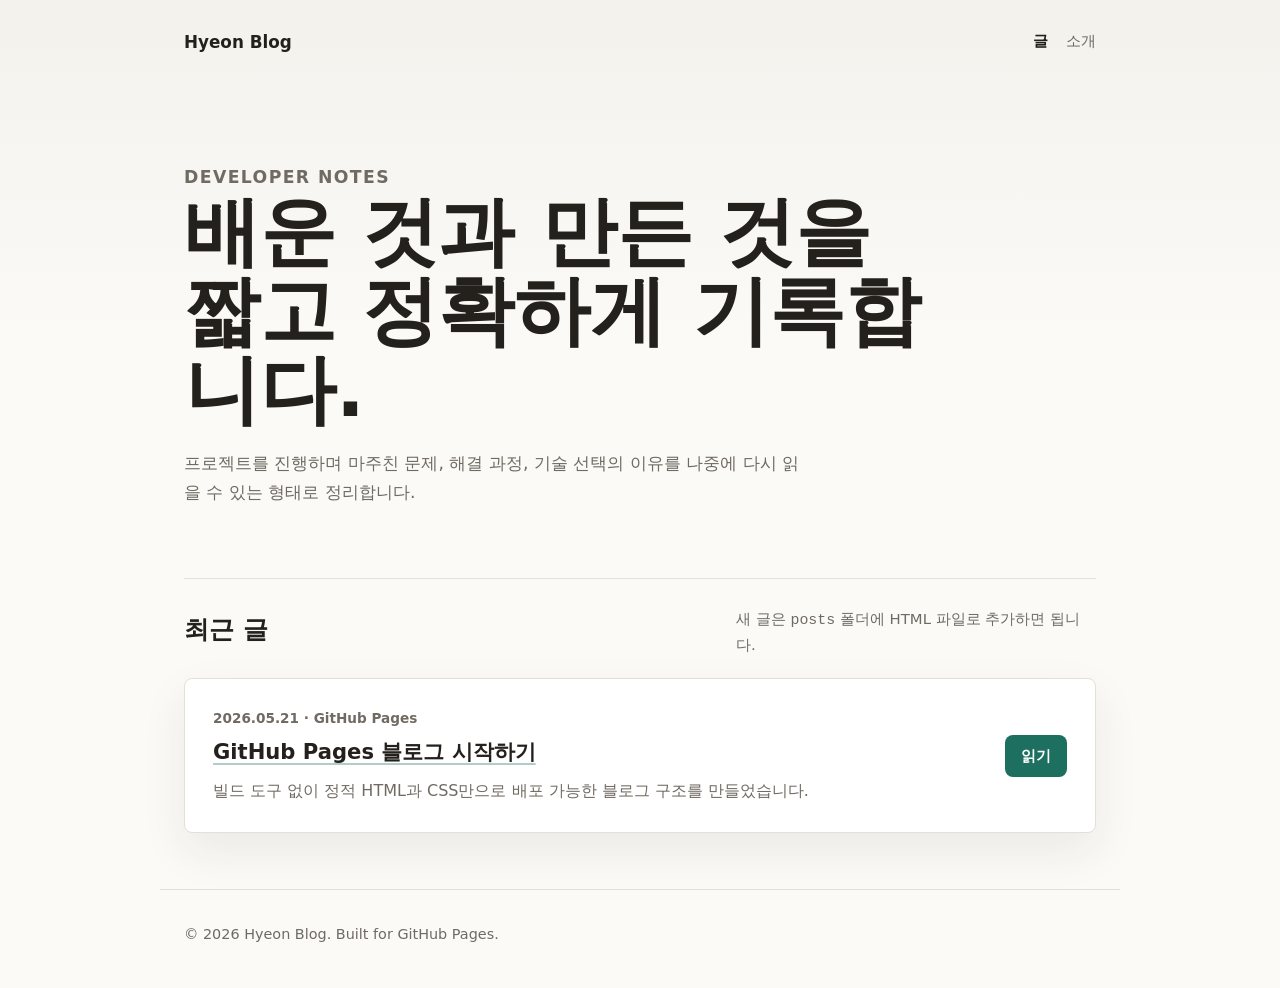
==== index.html @ abb443bb "Create GitHub Pages blog" ====
<!doctype html>
<html lang="ko">
  <head>
    <meta charset="utf-8">
    <meta name="viewport" content="width=device-width, initial-scale=1">
    <title>Hyeon Blog</title>
    <meta
      name="description"
      content="개발과 배움의 기록을 남기는 개인 블로그입니다."
    >
    <link rel="stylesheet" href="./styles.css">
  </head>
  <body>
    <header class="site-header">
      <a class="brand" href="./index.html">Hyeon Blog</a>
      <nav class="nav" aria-label="주요 메뉴">
        <a href="./index.html" aria-current="page">글</a>
        <a href="./about.html">소개</a>
      </nav>
    </header>

    <main>
      <section class="intro">
        <p class="eyebrow">Developer Notes</p>
        <h1>배운 것과 만든 것을 짧고 정확하게 기록합니다.</h1>
        <p>
          프로젝트를 진행하며 마주친 문제, 해결 과정, 기술 선택의 이유를
          나중에 다시 읽을 수 있는 형태로 정리합니다.
        </p>
      </section>

      <section class="post-list" aria-labelledby="latest-posts">
        <div class="section-heading">
          <h2 id="latest-posts">최근 글</h2>
          <p>새 글은 <code>posts</code> 폴더에 HTML 파일로 추가하면 됩니다.</p>
        </div>

        <article class="post-card">
          <div>
            <p class="post-meta">2026.05.21 · GitHub Pages</p>
            <h3>
              <a href="./posts/hello-github-pages.html">
                GitHub Pages 블로그 시작하기
              </a>
            </h3>
            <p>
              빌드 도구 없이 정적 HTML과 CSS만으로 배포 가능한 블로그 구조를
              만들었습니다.
            </p>
          </div>
          <a class="read-more" href="./posts/hello-github-pages.html">읽기</a>
        </article>
      </section>
    </main>

    <footer class="site-footer">
      <p>© 2026 Hyeon Blog. Built for GitHub Pages.</p>
    </footer>
  </body>
</html>
---- styles.css ----
:root {
  color-scheme: light;
  --bg: #fbfaf7;
  --surface: #ffffff;
  --text: #24211d;
  --muted: #706a62;
  --line: #e5dfd5;
  --accent: #1d6f5f;
  --accent-strong: #134f44;
  --soft: #f0eee8;
  --shadow: 0 18px 45px rgba(36, 33, 29, 0.08);
}

* {
  box-sizing: border-box;
}

body {
  margin: 0;
  background:
    linear-gradient(180deg, rgba(240, 238, 232, 0.7), transparent 340px),
    var(--bg);
  color: var(--text);
  font-family:
    Inter, ui-sans-serif, system-ui, -apple-system, BlinkMacSystemFont,
    "Segoe UI", sans-serif;
  line-height: 1.7;
}

a {
  color: inherit;
  text-decoration-color: rgba(29, 111, 95, 0.35);
  text-underline-offset: 4px;
}

a:hover {
  color: var(--accent-strong);
  text-decoration-color: currentColor;
}

.site-header {
  display: flex;
  align-items: center;
  justify-content: space-between;
  max-width: 960px;
  margin: 0 auto;
  padding: 28px 24px;
}

.brand {
  font-size: 1.05rem;
  font-weight: 800;
  letter-spacing: 0;
  text-decoration: none;
}

.nav {
  display: flex;
  gap: 18px;
  font-size: 0.95rem;
  color: var(--muted);
}

.nav a {
  text-decoration: none;
}

.nav a[aria-current="page"] {
  color: var(--text);
  font-weight: 700;
}

main {
  max-width: 960px;
  margin: 0 auto;
  padding: 0 24px 56px;
}

.intro {
  max-width: 780px;
  padding: 78px 0 70px;
}

.eyebrow {
  margin: 0 0 12px;
  color: var(--accent);
  font-size: 0.78rem;
  font-weight: 800;
  letter-spacing: 0.08em;
  text-transform: uppercase;
}

h1,
h2,
h3,
p {
  margin-top: 0;
}

h1 {
  max-width: 760px;
  margin-bottom: 20px;
  font-size: clamp(2.35rem, 7vw, 4.75rem);
  line-height: 1.04;
  letter-spacing: 0;
}

h2 {
  margin-bottom: 12px;
  font-size: 1.55rem;
  line-height: 1.25;
  letter-spacing: 0;
}

h3 {
  margin-bottom: 10px;
  font-size: 1.32rem;
  line-height: 1.35;
  letter-spacing: 0;
}

.intro p,
.section-heading p,
.post-card p,
.content p,
.content li,
.not-found p {
  color: var(--muted);
}

.intro p {
  max-width: 620px;
  margin-bottom: 0;
  font-size: 1.08rem;
}

.post-list {
  padding-top: 28px;
  border-top: 1px solid var(--line);
}

.section-heading {
  display: flex;
  gap: 20px;
  align-items: end;
  justify-content: space-between;
  margin-bottom: 20px;
}

.section-heading p {
  max-width: 360px;
  margin-bottom: 0;
  font-size: 0.93rem;
}

.post-card {
  display: grid;
  grid-template-columns: 1fr auto;
  gap: 24px;
  align-items: center;
  padding: 28px;
  background: var(--surface);
  border: 1px solid var(--line);
  border-radius: 8px;
  box-shadow: var(--shadow);
}

.post-card p:last-child {
  margin-bottom: 0;
}

.post-meta {
  margin-bottom: 8px;
  color: var(--accent);
  font-size: 0.85rem;
  font-weight: 700;
}

.read-more,
.button-link {
  display: inline-flex;
  align-items: center;
  min-height: 42px;
  padding: 0 16px;
  border-radius: 8px;
  background: var(--accent);
  color: #ffffff;
  font-size: 0.92rem;
  font-weight: 800;
  text-decoration: none;
  white-space: nowrap;
}

.read-more:hover,
.button-link:hover {
  background: var(--accent-strong);
  color: #ffffff;
}

.page {
  max-width: 760px;
}

.content {
  padding: 58px 0 72px;
}

.content h1 {
  font-size: clamp(2.1rem, 6vw, 3.7rem);
}

.content h2 {
  margin-top: 42px;
}

.content code {
  padding: 2px 6px;
  border-radius: 6px;
  background: var(--soft);
  color: var(--text);
  font-size: 0.92em;
}

.content ul {
  padding-left: 1.25rem;
}

.back-link {
  display: inline-block;
  margin-bottom: 34px;
  color: var(--muted);
  font-weight: 700;
  text-decoration: none;
}

.site-footer {
  max-width: 960px;
  margin: 0 auto;
  padding: 32px 24px 42px;
  border-top: 1px solid var(--line);
  color: var(--muted);
  font-size: 0.9rem;
}

.site-footer p {
  margin-bottom: 0;
}

.not-found {
  display: flex;
  min-height: 100vh;
  flex-direction: column;
  justify-content: center;
  max-width: 680px;
  margin: 0 auto;
  padding: 40px 24px;
}

@media (max-width: 680px) {
  .site-header,
  .section-heading,
  .post-card {
    align-items: flex-start;
  }

  .site-header,
  .section-heading {
    flex-direction: column;
  }

  .site-header {
    gap: 12px;
    padding-top: 22px;
  }

  .intro {
    padding: 48px 0 52px;
  }

  .post-card {
    grid-template-columns: 1fr;
    padding: 22px;
  }

  .read-more {
    justify-content: center;
    width: 100%;
  }
}
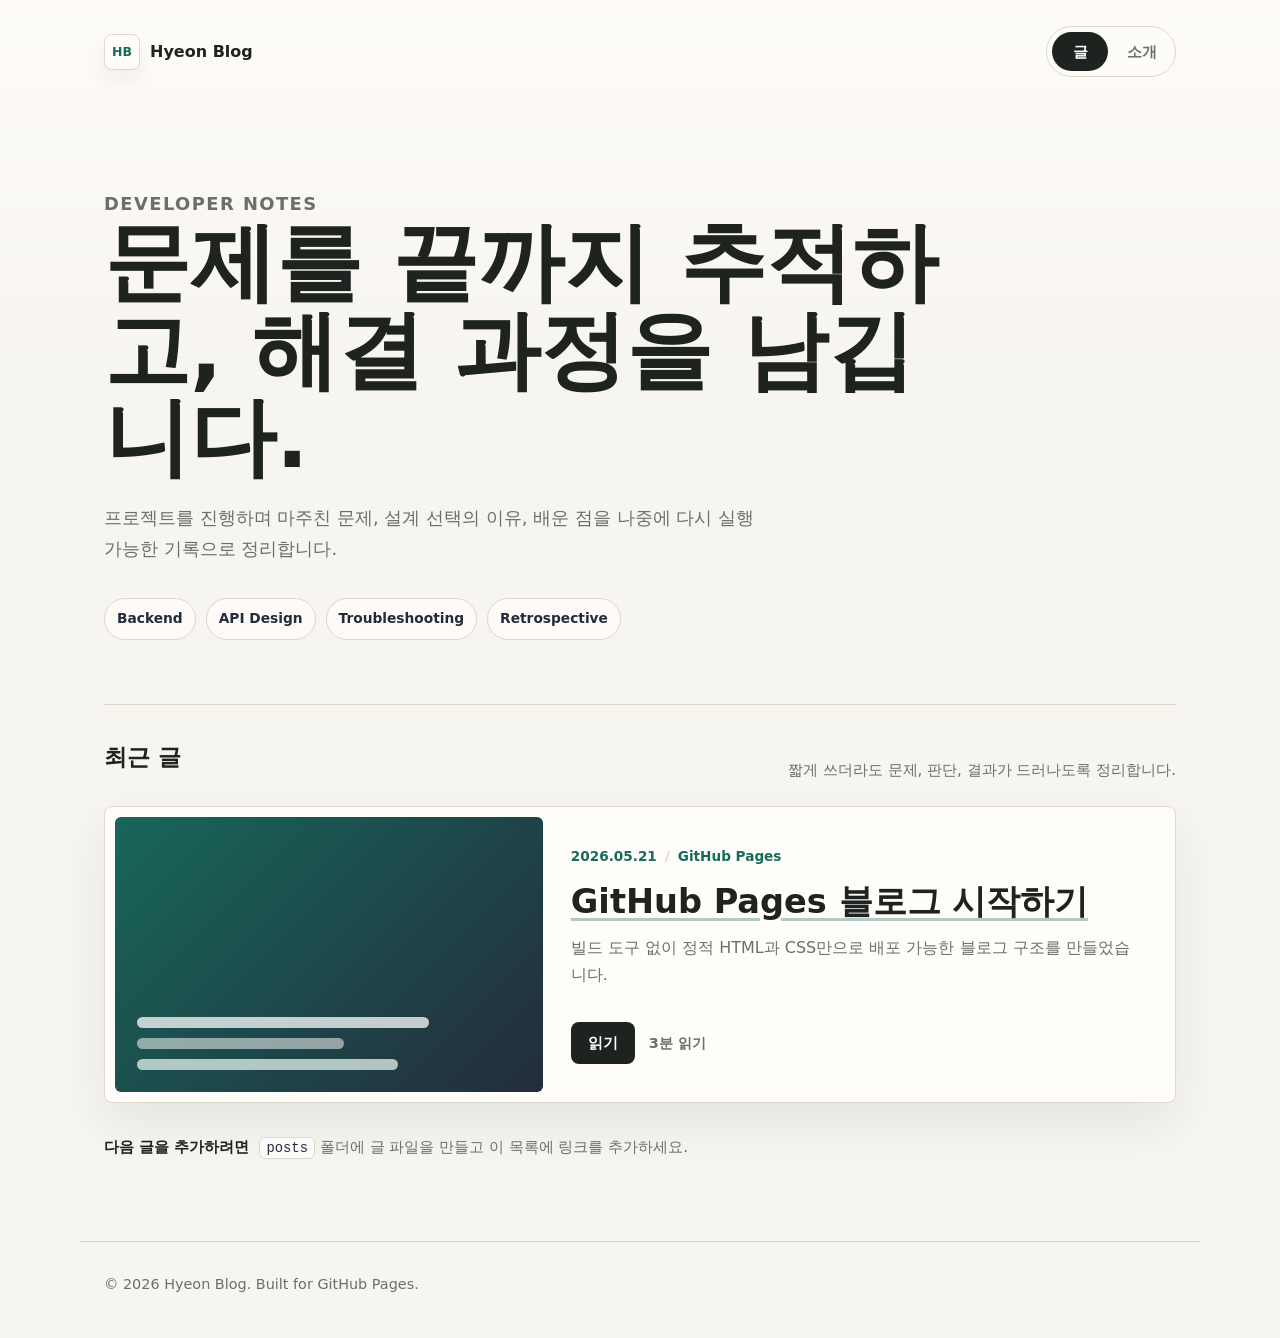
==== commit 931df5f9: "Refine blog UI" ====
--- a/index.html
+++ b/index.html
@@ -12,7 +12,10 @@
   </head>
   <body>
     <header class="site-header">
-      <a class="brand" href="./index.html">Hyeon Blog</a>
+      <a class="brand" href="./index.html">
+        <span class="brand-mark">HB</span>
+        <span>Hyeon Blog</span>
+      </a>
       <nav class="nav" aria-label="주요 메뉴">
         <a href="./index.html" aria-current="page">글</a>
         <a href="./about.html">소개</a>
@@ -20,24 +23,40 @@
     </header>
 
     <main>
-      <section class="intro">
-        <p class="eyebrow">Developer Notes</p>
-        <h1>배운 것과 만든 것을 짧고 정확하게 기록합니다.</h1>
-        <p>
-          프로젝트를 진행하며 마주친 문제, 해결 과정, 기술 선택의 이유를
-          나중에 다시 읽을 수 있는 형태로 정리합니다.
-        </p>
+      <section class="hero">
+        <div class="hero-copy">
+          <p class="eyebrow">Developer Notes</p>
+          <h1>문제를 끝까지 추적하고, 해결 과정을 남깁니다.</h1>
+          <p>
+            프로젝트를 진행하며 마주친 문제, 설계 선택의 이유, 배운 점을
+            나중에 다시 실행 가능한 기록으로 정리합니다.
+          </p>
+        </div>
+        <div class="topic-strip" aria-label="주요 주제">
+          <span>Backend</span>
+          <span>API Design</span>
+          <span>Troubleshooting</span>
+          <span>Retrospective</span>
+        </div>
       </section>
 
       <section class="post-list" aria-labelledby="latest-posts">
         <div class="section-heading">
           <h2 id="latest-posts">최근 글</h2>
-          <p>새 글은 <code>posts</code> 폴더에 HTML 파일로 추가하면 됩니다.</p>
+          <p>짧게 쓰더라도 문제, 판단, 결과가 드러나도록 정리합니다.</p>
         </div>
 
-        <article class="post-card">
-          <div>
-            <p class="post-meta">2026.05.21 · GitHub Pages</p>
+        <article class="featured-post">
+          <a class="post-visual" href="./posts/hello-github-pages.html" aria-label="GitHub Pages 블로그 시작하기">
+            <span></span>
+            <span></span>
+            <span></span>
+          </a>
+          <div class="post-body">
+            <div class="post-meta">
+              <time datetime="2026-05-21">2026.05.21</time>
+              <span>GitHub Pages</span>
+            </div>
             <h3>
               <a href="./posts/hello-github-pages.html">
                 GitHub Pages 블로그 시작하기
@@ -47,9 +66,17 @@
               빌드 도구 없이 정적 HTML과 CSS만으로 배포 가능한 블로그 구조를
               만들었습니다.
             </p>
+            <div class="post-actions">
+              <a class="read-more" href="./posts/hello-github-pages.html">읽기</a>
+              <span>3분 읽기</span>
+            </div>
           </div>
-          <a class="read-more" href="./posts/hello-github-pages.html">읽기</a>
         </article>
+
+        <div class="empty-note">
+          <strong>다음 글을 추가하려면</strong>
+          <span><code>posts</code> 폴더에 글 파일을 만들고 이 목록에 링크를 추가하세요.</span>
+        </div>
       </section>
     </main>
 
--- a/styles.css
+++ b/styles.css
@@ -1,24 +1,30 @@
 :root {
   color-scheme: light;
-  --bg: #fbfaf7;
-  --surface: #ffffff;
-  --text: #24211d;
-  --muted: #706a62;
-  --line: #e5dfd5;
-  --accent: #1d6f5f;
-  --accent-strong: #134f44;
-  --soft: #f0eee8;
-  --shadow: 0 18px 45px rgba(36, 33, 29, 0.08);
+  --bg: #f7f5f0;
+  --surface: #fffdfa;
+  --surface-muted: #eeebe3;
+  --text: #1f2320;
+  --muted: #6b6f6a;
+  --line: #ddd8cc;
+  --accent: #176b5b;
+  --accent-soft: #dcece7;
+  --ink: #232c3d;
+  --warm: #b46a3c;
+  --shadow: 0 20px 50px rgba(31, 35, 32, 0.08);
 }
 
 * {
   box-sizing: border-box;
+}
+
+html {
+  background: var(--bg);
 }
 
 body {
   margin: 0;
   background:
-    linear-gradient(180deg, rgba(240, 238, 232, 0.7), transparent 340px),
+    linear-gradient(180deg, rgba(255, 253, 250, 0.86), rgba(247, 245, 240, 0) 360px),
     var(--bg);
   color: var(--text);
   font-family:
@@ -29,63 +35,103 @@
 
 a {
   color: inherit;
-  text-decoration-color: rgba(29, 111, 95, 0.35);
-  text-underline-offset: 4px;
+  text-decoration-color: rgba(23, 107, 91, 0.34);
+  text-underline-offset: 5px;
 }
 
 a:hover {
-  color: var(--accent-strong);
+  color: var(--accent);
   text-decoration-color: currentColor;
 }
 
+code {
+  padding: 2px 6px;
+  border: 1px solid var(--line);
+  border-radius: 6px;
+  background: rgba(255, 255, 255, 0.64);
+  color: var(--ink);
+  font-size: 0.92em;
+}
+
 .site-header {
   display: flex;
   align-items: center;
   justify-content: space-between;
-  max-width: 960px;
+  max-width: 1120px;
   margin: 0 auto;
-  padding: 28px 24px;
+  padding: 26px 24px;
 }
 
 .brand {
-  font-size: 1.05rem;
+  display: inline-flex;
+  align-items: center;
+  gap: 10px;
+  font-size: 1rem;
   font-weight: 800;
   letter-spacing: 0;
   text-decoration: none;
 }
 
-.nav {
-  display: flex;
-  gap: 18px;
-  font-size: 0.95rem;
-  color: var(--muted);
-}
-
-.nav a {
-  text-decoration: none;
-}
-
-.nav a[aria-current="page"] {
-  color: var(--text);
-  font-weight: 700;
-}
-
-main {
-  max-width: 960px;
-  margin: 0 auto;
-  padding: 0 24px 56px;
-}
-
-.intro {
-  max-width: 780px;
-  padding: 78px 0 70px;
-}
-
-.eyebrow {
-  margin: 0 0 12px;
+.brand-mark {
+  display: inline-grid;
+  width: 36px;
+  height: 36px;
+  place-items: center;
+  border: 1px solid var(--line);
+  border-radius: 8px;
+  background: var(--surface);
   color: var(--accent);
   font-size: 0.78rem;
-  font-weight: 800;
+  box-shadow: 0 10px 22px rgba(31, 35, 32, 0.06);
+}
+
+.nav {
+  display: flex;
+  gap: 6px;
+  padding: 5px;
+  border: 1px solid var(--line);
+  border-radius: 999px;
+  background: rgba(255, 253, 250, 0.78);
+}
+
+.nav a {
+  min-width: 56px;
+  padding: 7px 12px;
+  border-radius: 999px;
+  color: var(--muted);
+  font-size: 0.92rem;
+  font-weight: 700;
+  text-align: center;
+  text-decoration: none;
+}
+
+.nav a[aria-current="page"] {
+  background: var(--text);
+  color: #ffffff;
+}
+
+main {
+  max-width: 1120px;
+  margin: 0 auto;
+  padding: 0 24px 64px;
+}
+
+.hero {
+  display: grid;
+  gap: 34px;
+  padding: 86px 0 64px;
+  border-bottom: 1px solid var(--line);
+}
+
+.hero-copy {
+  max-width: 860px;
+}
+
+.eyebrow {
+  margin: 0 0 14px;
+  color: var(--warm);
+  font-size: 0.76rem;
+  font-weight: 900;
   letter-spacing: 0.08em;
   text-transform: uppercase;
 }
@@ -98,45 +144,62 @@
 }
 
 h1 {
-  max-width: 760px;
-  margin-bottom: 20px;
-  font-size: clamp(2.35rem, 7vw, 4.75rem);
-  line-height: 1.04;
+  max-width: 860px;
+  margin-bottom: 22px;
+  font-size: clamp(2.45rem, 7vw, 5.35rem);
+  line-height: 1.02;
   letter-spacing: 0;
 }
 
 h2 {
   margin-bottom: 12px;
-  font-size: 1.55rem;
+  font-size: 1.46rem;
   line-height: 1.25;
   letter-spacing: 0;
 }
 
 h3 {
-  margin-bottom: 10px;
-  font-size: 1.32rem;
-  line-height: 1.35;
+  margin-bottom: 12px;
+  font-size: clamp(1.45rem, 3vw, 2.1rem);
+  line-height: 1.18;
   letter-spacing: 0;
 }
 
-.intro p,
+.hero-copy p,
 .section-heading p,
-.post-card p,
+.featured-post p,
 .content p,
 .content li,
-.not-found p {
+.not-found p,
+.post-actions,
+.empty-note {
   color: var(--muted);
 }
 
-.intro p {
-  max-width: 620px;
+.hero-copy p {
+  max-width: 660px;
   margin-bottom: 0;
-  font-size: 1.08rem;
+  font-size: 1.12rem;
+}
+
+.topic-strip {
+  display: flex;
+  flex-wrap: wrap;
+  gap: 10px;
+}
+
+.topic-strip span {
+  padding: 8px 12px;
+  border: 1px solid var(--line);
+  border-radius: 999px;
+  background: rgba(255, 253, 250, 0.74);
+  color: var(--ink);
+  font-size: 0.86rem;
+  font-weight: 800;
 }
 
 .post-list {
-  padding-top: 28px;
-  border-top: 1px solid var(--line);
+  padding-top: 38px;
 }
 
 .section-heading {
@@ -144,35 +207,97 @@
   gap: 20px;
   align-items: end;
   justify-content: space-between;
-  margin-bottom: 20px;
+  margin-bottom: 22px;
 }
 
 .section-heading p {
-  max-width: 360px;
+  max-width: 400px;
   margin-bottom: 0;
-  font-size: 0.93rem;
-}
-
-.post-card {
+  font-size: 0.94rem;
+}
+
+.featured-post {
   display: grid;
-  grid-template-columns: 1fr auto;
-  gap: 24px;
-  align-items: center;
-  padding: 28px;
+  grid-template-columns: minmax(220px, 0.72fr) minmax(0, 1fr);
+  gap: 28px;
+  align-items: stretch;
+  padding: 10px;
+  border: 1px solid var(--line);
+  border-radius: 8px;
   background: var(--surface);
-  border: 1px solid var(--line);
-  border-radius: 8px;
   box-shadow: var(--shadow);
 }
 
-.post-card p:last-child {
-  margin-bottom: 0;
+.post-visual {
+  display: grid;
+  align-content: end;
+  gap: 10px;
+  min-height: 250px;
+  padding: 22px;
+  overflow: hidden;
+  border-radius: 6px;
+  background:
+    linear-gradient(135deg, rgba(23, 107, 91, 0.92), rgba(35, 44, 61, 0.96)),
+    var(--ink);
+  text-decoration: none;
+}
+
+.post-visual span {
+  display: block;
+  height: 11px;
+  border-radius: 999px;
+  background: rgba(255, 255, 255, 0.74);
+}
+
+.post-visual span:nth-child(1) {
+  width: 76%;
+}
+
+.post-visual span:nth-child(2) {
+  width: 54%;
+  background: rgba(255, 255, 255, 0.52);
+}
+
+.post-visual span:nth-child(3) {
+  width: 68%;
+  background: rgba(220, 236, 231, 0.78);
+}
+
+.post-body {
+  display: flex;
+  flex-direction: column;
+  justify-content: center;
+  padding: 28px 24px 28px 0;
+}
+
+.featured-post p {
+  max-width: 620px;
 }
 
 .post-meta {
-  margin-bottom: 8px;
+  display: flex;
+  flex-wrap: wrap;
+  gap: 8px;
+  align-items: center;
+  margin-bottom: 14px;
   color: var(--accent);
   font-size: 0.85rem;
+  font-weight: 800;
+}
+
+.post-meta span::before {
+  content: "/";
+  margin-right: 8px;
+  color: var(--line);
+}
+
+.post-actions {
+  display: flex;
+  flex-wrap: wrap;
+  gap: 14px;
+  align-items: center;
+  margin-top: 18px;
+  font-size: 0.9rem;
   font-weight: 700;
 }
 
@@ -180,10 +305,11 @@
 .button-link {
   display: inline-flex;
   align-items: center;
+  justify-content: center;
   min-height: 42px;
-  padding: 0 16px;
+  padding: 0 17px;
   border-radius: 8px;
-  background: var(--accent);
+  background: var(--text);
   color: #ffffff;
   font-size: 0.92rem;
   font-weight: 800;
@@ -193,50 +319,95 @@
 
 .read-more:hover,
 .button-link:hover {
-  background: var(--accent-strong);
+  background: var(--accent);
   color: #ffffff;
 }
 
+.empty-note {
+  display: flex;
+  gap: 10px;
+  align-items: center;
+  margin-top: 16px;
+  padding: 16px 0;
+  font-size: 0.94rem;
+}
+
+.empty-note strong {
+  color: var(--text);
+}
+
 .page {
-  max-width: 760px;
+  max-width: 800px;
 }
 
 .content {
-  padding: 58px 0 72px;
+  padding: 66px 0 76px;
 }
 
 .content h1 {
-  font-size: clamp(2.1rem, 6vw, 3.7rem);
+  font-size: clamp(2.2rem, 6vw, 4.25rem);
 }
 
 .content h2 {
-  margin-top: 42px;
-}
-
-.content code {
-  padding: 2px 6px;
-  border-radius: 6px;
-  background: var(--soft);
-  color: var(--text);
-  font-size: 0.92em;
+  margin-top: 44px;
+}
+
+.content .lead {
+  color: var(--ink);
+  font-size: 1.17rem;
 }
 
 .content ul {
   padding-left: 1.25rem;
+}
+
+.principles {
+  display: grid;
+  grid-template-columns: repeat(2, minmax(0, 1fr));
+  gap: 14px;
+  margin: 34px 0 10px;
+}
+
+.principles section,
+.callout {
+  padding: 20px;
+  border: 1px solid var(--line);
+  border-radius: 8px;
+  background: rgba(255, 253, 250, 0.74);
+}
+
+.principles h2 {
+  margin-top: 0;
+  font-size: 1rem;
+}
+
+.principles p,
+.callout p {
+  margin-bottom: 0;
 }
 
 .back-link {
   display: inline-block;
   margin-bottom: 34px;
   color: var(--muted);
-  font-weight: 700;
+  font-weight: 800;
   text-decoration: none;
 }
 
+.callout {
+  margin-top: 42px;
+  border-left: 4px solid var(--accent);
+}
+
+.callout strong {
+  display: block;
+  margin-bottom: 8px;
+}
+
 .site-footer {
-  max-width: 960px;
+  max-width: 1120px;
   margin: 0 auto;
-  padding: 32px 24px 42px;
+  padding: 30px 24px 42px;
   border-top: 1px solid var(--line);
   color: var(--muted);
   font-size: 0.9rem;
@@ -256,34 +427,58 @@
   padding: 40px 24px;
 }
 
-@media (max-width: 680px) {
+@media (max-width: 760px) {
   .site-header,
   .section-heading,
-  .post-card {
+  .empty-note {
     align-items: flex-start;
   }
 
   .site-header,
-  .section-heading {
+  .section-heading,
+  .empty-note {
     flex-direction: column;
   }
 
   .site-header {
-    gap: 12px;
-    padding-top: 22px;
-  }
-
-  .intro {
-    padding: 48px 0 52px;
-  }
-
-  .post-card {
+    gap: 16px;
+    padding-top: 20px;
+  }
+
+  .nav {
+    width: 100%;
+  }
+
+  .nav a {
+    flex: 1;
+  }
+
+  .hero {
+    padding: 52px 0 46px;
+  }
+
+  .featured-post {
     grid-template-columns: 1fr;
-    padding: 22px;
+  }
+
+  .post-visual {
+    min-height: 180px;
+  }
+
+  .post-body {
+    padding: 8px 12px 18px;
+  }
+
+  .post-actions {
+    align-items: stretch;
+    flex-direction: column;
   }
 
   .read-more {
-    justify-content: center;
     width: 100%;
   }
-}
+
+  .principles {
+    grid-template-columns: 1fr;
+  }
+}
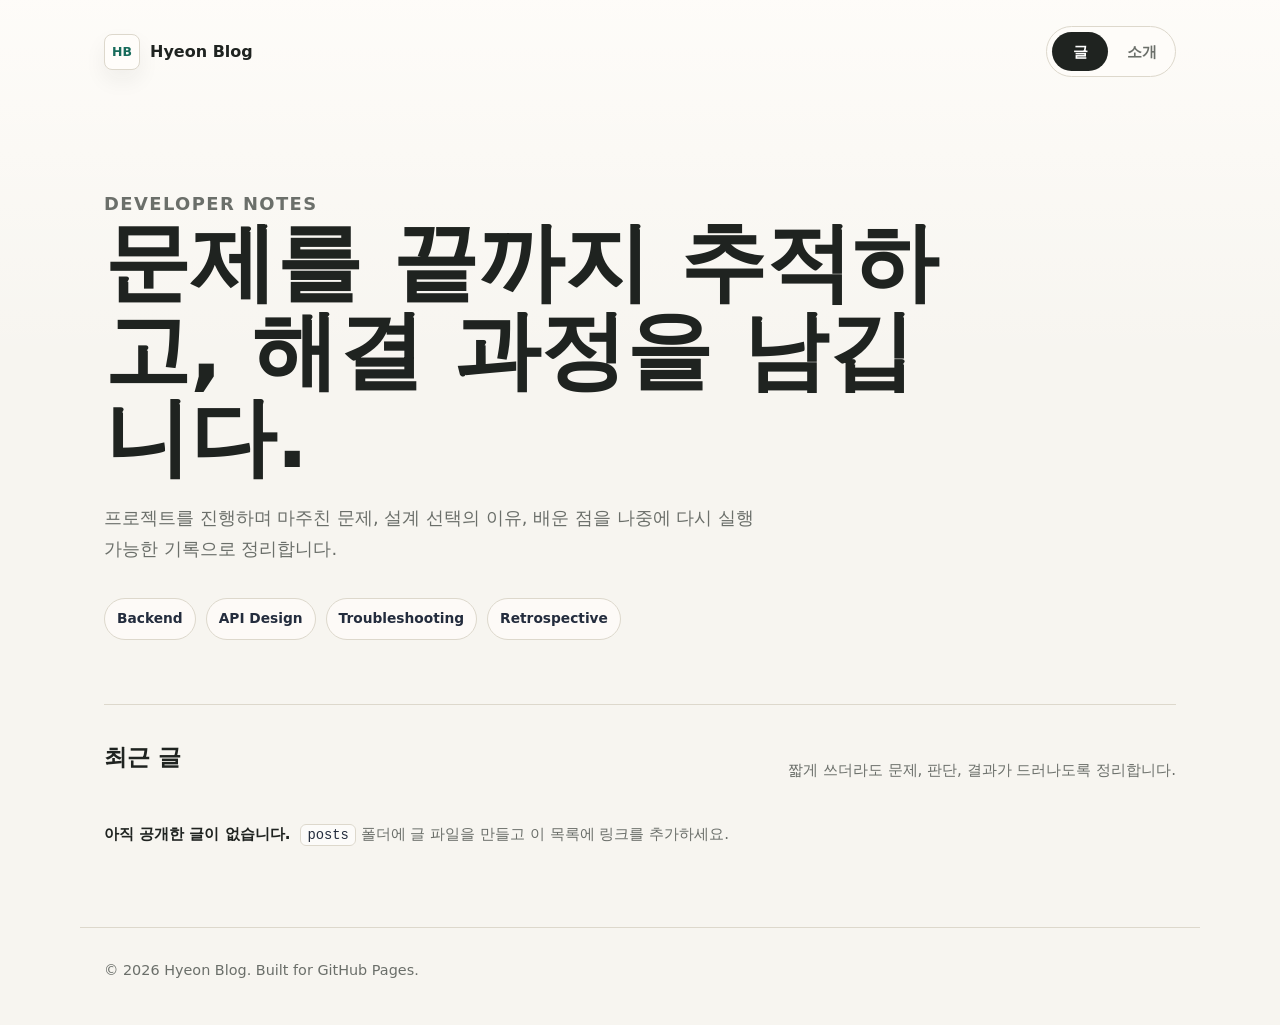
==== commit a738f757: "Remove sample blog post" ====
--- a/index.html
+++ b/index.html
@@ -46,35 +46,8 @@
           <p>짧게 쓰더라도 문제, 판단, 결과가 드러나도록 정리합니다.</p>
         </div>
 
-        <article class="featured-post">
-          <a class="post-visual" href="./posts/hello-github-pages.html" aria-label="GitHub Pages 블로그 시작하기">
-            <span></span>
-            <span></span>
-            <span></span>
-          </a>
-          <div class="post-body">
-            <div class="post-meta">
-              <time datetime="2026-05-21">2026.05.21</time>
-              <span>GitHub Pages</span>
-            </div>
-            <h3>
-              <a href="./posts/hello-github-pages.html">
-                GitHub Pages 블로그 시작하기
-              </a>
-            </h3>
-            <p>
-              빌드 도구 없이 정적 HTML과 CSS만으로 배포 가능한 블로그 구조를
-              만들었습니다.
-            </p>
-            <div class="post-actions">
-              <a class="read-more" href="./posts/hello-github-pages.html">읽기</a>
-              <span>3분 읽기</span>
-            </div>
-          </div>
-        </article>
-
         <div class="empty-note">
-          <strong>다음 글을 추가하려면</strong>
+          <strong>아직 공개한 글이 없습니다.</strong>
           <span><code>posts</code> 폴더에 글 파일을 만들고 이 목록에 링크를 추가하세요.</span>
         </div>
       </section>
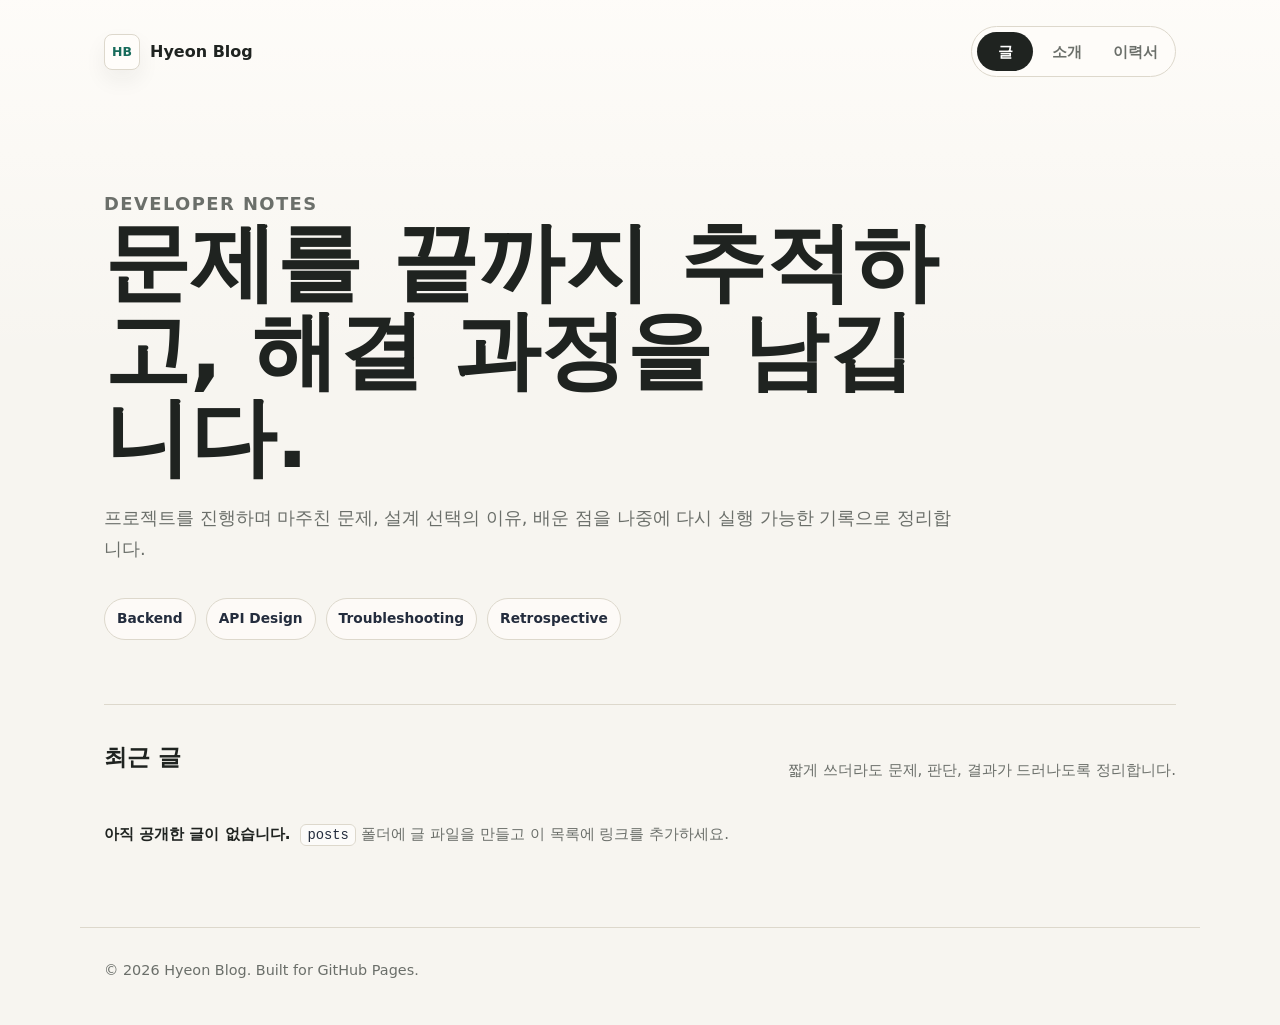
==== commit bdcd4cf5: "Add resume page" ====
--- a/index.html
+++ b/index.html
@@ -19,6 +19,7 @@
       <nav class="nav" aria-label="주요 메뉴">
         <a href="./index.html" aria-current="page">글</a>
         <a href="./about.html">소개</a>
+        <a href="./resume.html">이력서</a>
       </nav>
     </header>
 
--- a/styles.css
+++ b/styles.css
@@ -177,7 +177,7 @@
 }
 
 .hero-copy p {
-  max-width: 660px;
+  max-width: 980px;
   margin-bottom: 0;
   font-size: 1.12rem;
 }
